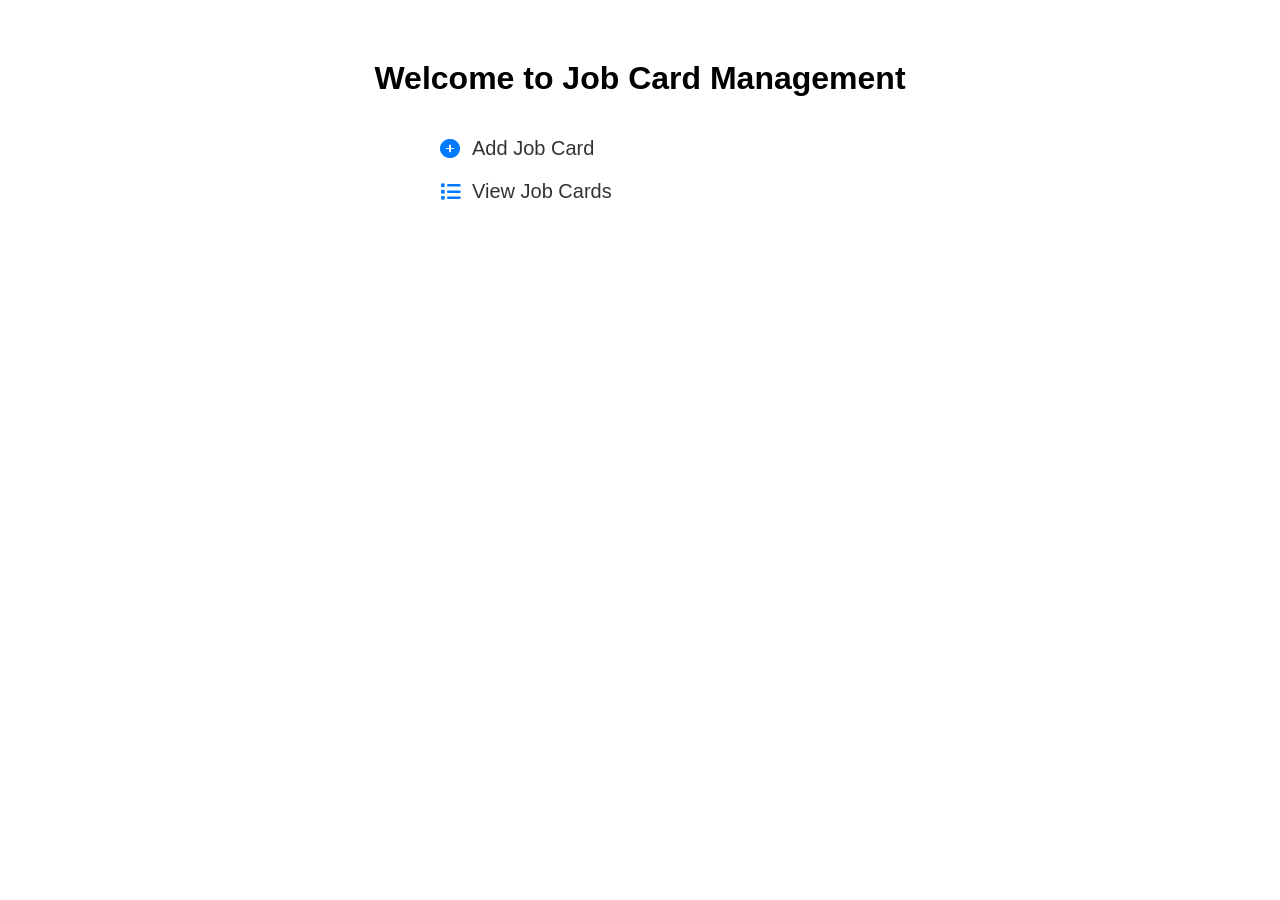
==== src/main/resources/static/index.html @ 28d49317 "initial commit" ====
<!DOCTYPE html>
<html>
<head>
    <title>Job Card Home</title>
    <link rel="stylesheet" href="https://cdnjs.cloudflare.com/ajax/libs/font-awesome/6.4.2/css/all.min.css">
    <style>
        body { font-family: Arial, sans-serif; }
        h1 { text-align: center; margin-top: 60px; }
        ul { list-style: none; padding: 0; max-width: 400px; margin: 40px auto; }
        li { margin: 20px 0; }
        a { text-decoration: none; font-size: 20px; color: #333; display: flex; align-items: center; }
        a i { margin-right: 12px; color: #007bff; }
        .top-right {
            position: absolute;
            top: 20px;
            right: 30px;
            z-index: 10;
        }
    </style>
</head>
<body>

<h1>Welcome to Job Card Management</h1>
<ul>
    <li>
        <a href="addJobCard.html">
            <i class="fa fa-plus-circle"></i>
            Add Job Card
        </a>
    </li>
    <li>
        <a href="view-jobcards.html">
            <i class="fa fa-list"></i>
            View Job Cards
        </a>
    </li>
</ul>
</body>
</html>
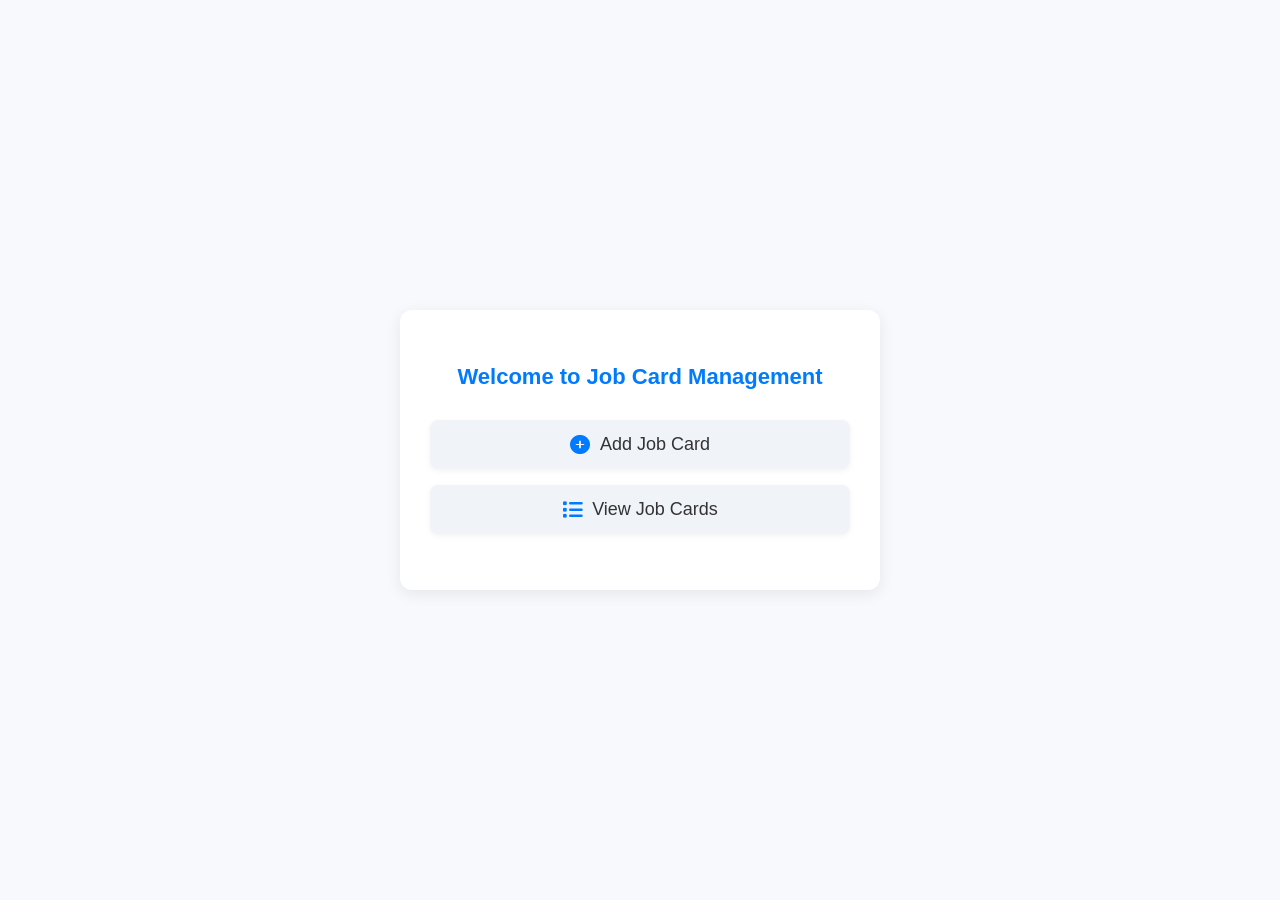
==== commit 2cba6eed: "commit" ====
--- a/src/main/resources/static/index.html
+++ b/src/main/resources/static/index.html
@@ -1,39 +1,110 @@
 <!DOCTYPE html>
-<html>
+<html lang="en">
 <head>
+    <meta charset="UTF-8">
+    <meta name="viewport" content="width=device-width, initial-scale=1.0">
     <title>Job Card Home</title>
     <link rel="stylesheet" href="https://cdnjs.cloudflare.com/ajax/libs/font-awesome/6.4.2/css/all.min.css">
+
     <style>
-        body { font-family: Arial, sans-serif; }
-        h1 { text-align: center; margin-top: 60px; }
-        ul { list-style: none; padding: 0; max-width: 400px; margin: 40px auto; }
-        li { margin: 20px 0; }
-        a { text-decoration: none; font-size: 20px; color: #333; display: flex; align-items: center; }
-        a i { margin-right: 12px; color: #007bff; }
-        .top-right {
-            position: absolute;
-            top: 20px;
-            right: 30px;
-            z-index: 10;
+        body {
+          font-family: "Segoe UI", Roboto, Arial, sans-serif;
+          margin: 0;
+          background: #f7f9fc;
+          color: #333;
+          display: flex;
+          justify-content: center;
+          align-items: center;
+          height: 100vh;
+        }
+
+        .container {
+          background: #fff;
+          padding: 40px 30px;
+          border-radius: 12px;
+          box-shadow: 0 4px 16px rgba(0,0,0,0.08);
+          text-align: center;
+          width: 90%;
+          max-width: 420px;
+        }
+
+        h1 {
+          margin-bottom: 30px;
+          font-size: 22px;
+          color: #007bff;
+        }
+
+        ul {
+          list-style: none;
+          padding: 0;
+          margin: 0;
+        }
+
+        li {
+          margin: 16px 0;
+        }
+
+        a {
+          display: flex;
+          align-items: center;
+          justify-content: center;
+          padding: 14px 20px;
+          font-size: 18px;
+          font-weight: 500;
+          text-decoration: none;
+          border-radius: 8px;
+          transition: all 0.2s ease;
+          background: #f0f4f8;
+          color: #333;
+          box-shadow: 0 2px 6px rgba(0,0,0,0.05);
+        }
+
+        a i {
+          margin-right: 10px;
+          font-size: 20px;
+          color: #007bff;
+        }
+
+        a:hover {
+          background: #007bff;
+          color: #fff;
+        }
+
+        a:hover i {
+          color: #fff;
+        }
+
+        /* Mobile tweaks */
+        @media (max-width: 500px) {
+          h1 {
+            font-size: 20px;
+          }
+          a {
+            font-size: 16px;
+            padding: 12px;
+          }
         }
     </style>
 </head>
 <body>
 
-<h1>Welcome to Job Card Management</h1>
-<ul>
-    <li>
-        <a href="addJobCard.html">
-            <i class="fa fa-plus-circle"></i>
-            Add Job Card
-        </a>
-    </li>
-    <li>
-        <a href="view-jobcards.html">
-            <i class="fa fa-list"></i>
-            View Job Cards
-        </a>
-    </li>
-</ul>
+<div class="container">
+    <h1>Welcome to Job Card Management</h1>
+    <ul>
+        <li>
+            <a href="addJobCard.html">
+                <i class="fa fa-plus-circle"></i>
+                Add Job Card
+            </a>
+        </li>
+        <li>
+            <a href="view-jobcards.html">
+                <i class="fa fa-list"></i>
+                View Job Cards
+            </a>
+        </li>
+    </ul>
+</div>
+
 </body>
-</html>+</html>
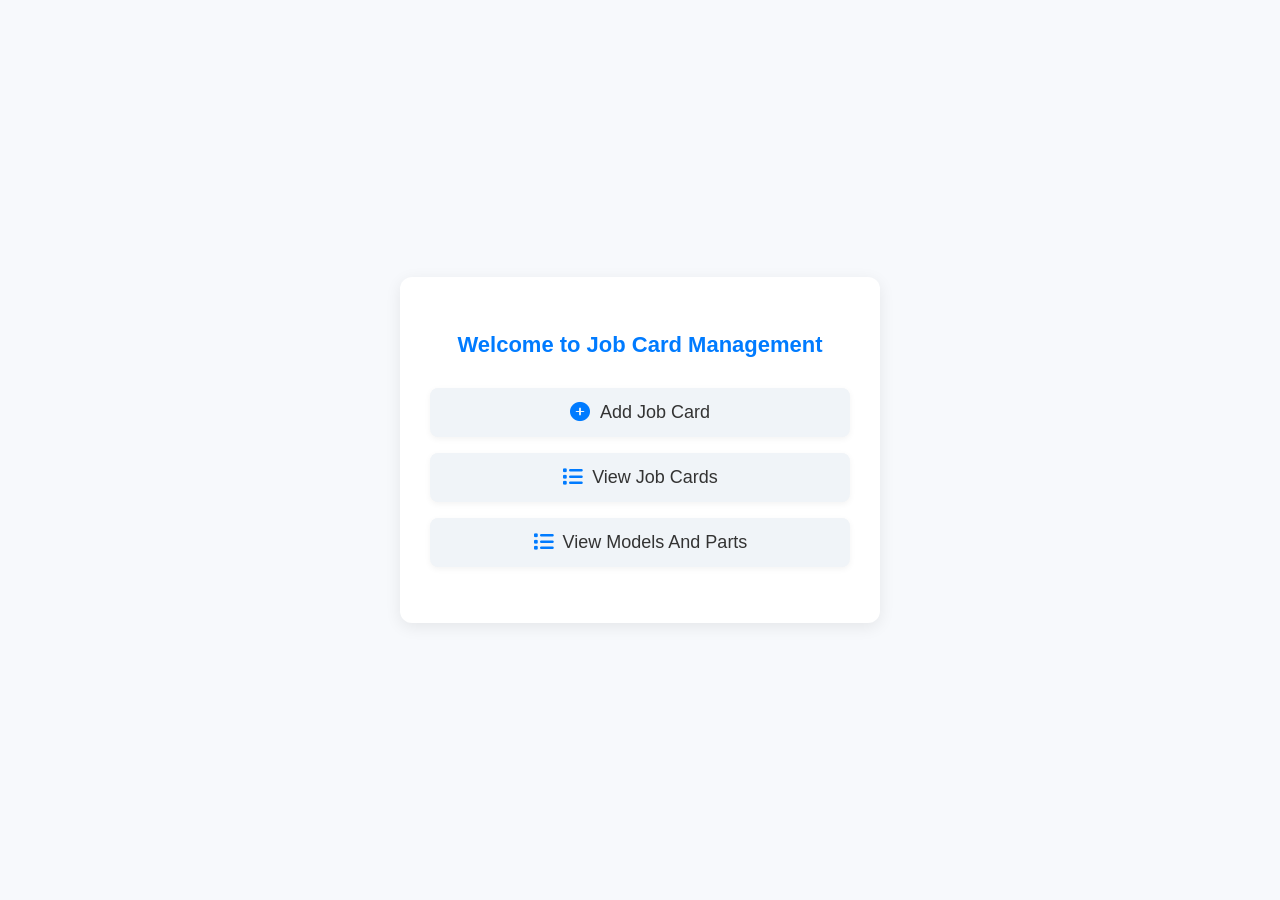
==== commit 756b40c1: "added model" ====
--- a/src/main/resources/static/index.html
+++ b/src/main/resources/static/index.html
@@ -5,7 +5,7 @@
     <meta name="viewport" content="width=device-width, initial-scale=1.0">
     <title>Job Card Home</title>
     <link rel="stylesheet" href="https://cdnjs.cloudflare.com/ajax/libs/font-awesome/6.4.2/css/all.min.css">
-
+    <link rel="icon" type="image/jpeg" href="/jobcard/images/Logo.jpg">
     <style>
         body {
           font-family: "Segoe UI", Roboto, Arial, sans-serif;
@@ -103,6 +103,12 @@
                 View Job Cards
             </a>
         </li>
+        <li>
+            <a href="Models.html">
+                <i class="fa fa-list"></i>
+                View Models And Parts
+            </a>
+        </li>
     </ul>
 </div>
 
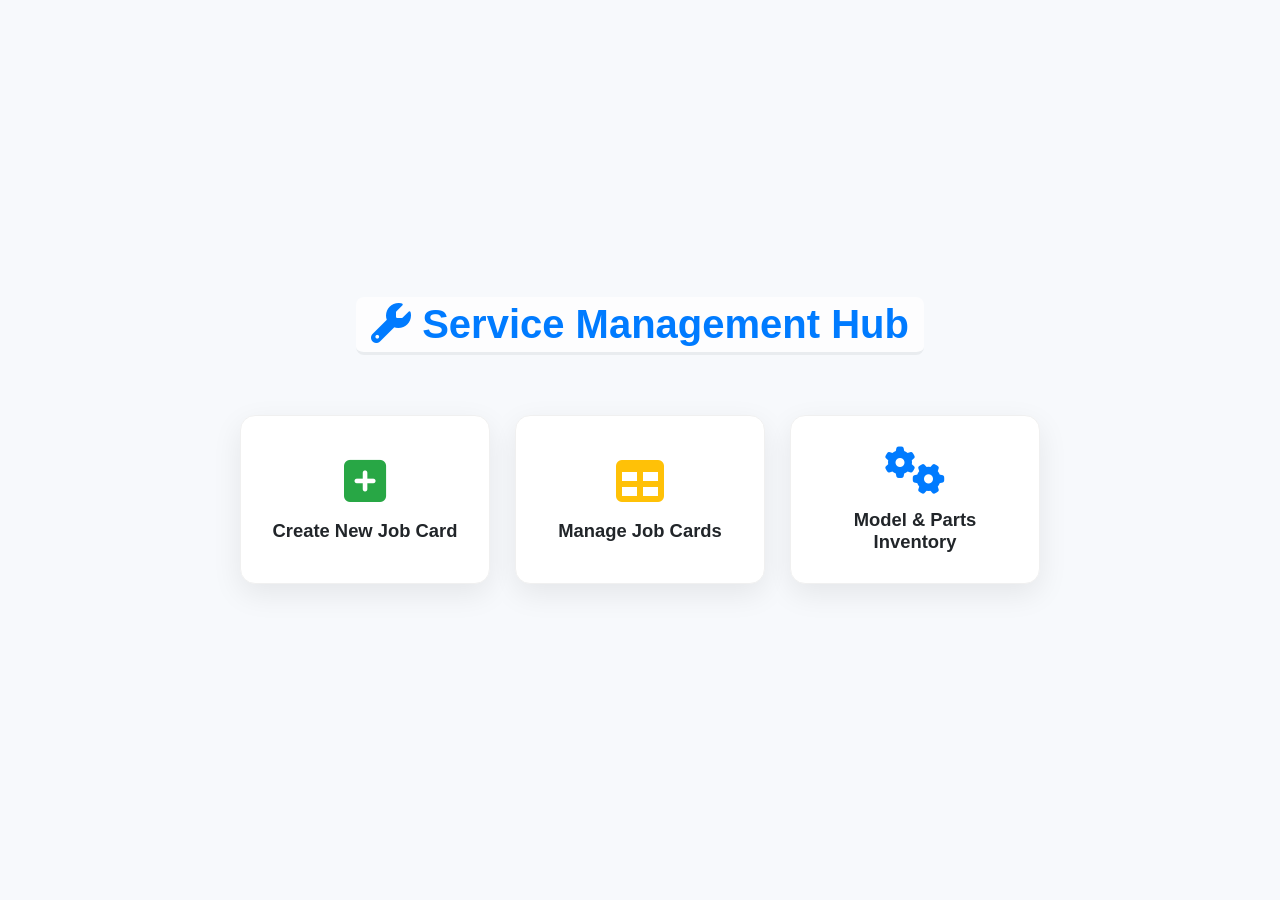
==== commit b7949a38: "parts" ====
--- a/src/main/resources/static/index.html
+++ b/src/main/resources/static/index.html
@@ -7,110 +7,164 @@
     <link rel="stylesheet" href="https://cdnjs.cloudflare.com/ajax/libs/font-awesome/6.4.2/css/all.min.css">
     <link rel="icon" type="image/jpeg" href="/jobcard/images/Logo.jpg">
     <style>
-        body {
-          font-family: "Segoe UI", Roboto, Arial, sans-serif;
-          margin: 0;
-          background: #f7f9fc;
-          color: #333;
-          display: flex;
-          justify-content: center;
-          align-items: center;
-          height: 100vh;
+        /* Modernized Styles */
+        :root {
+            --primary-blue: #007bff;
+            --dark-text: #212529;
+            --bg-light: #f7f9fc;
+            --shadow-card: 0 10px 30px rgba(0, 0, 0, 0.08);
+            --shadow-hover: 0 15px 40px rgba(0, 0, 0, 0.15);
         }
 
-        .container {
-          background: #fff;
-          padding: 40px 30px;
-          border-radius: 12px;
-          box-shadow: 0 4px 16px rgba(0,0,0,0.08);
-          text-align: center;
-          width: 90%;
-          max-width: 420px;
+        body {
+            font-family: 'Segoe UI', Tahoma, Geneva, Verdana, sans-serif;
+            margin: 0;
+            color: var(--dark-text);
+            display: flex;
+            flex-direction: column;
+            justify-content: center;
+            align-items: center;
+            min-height: 100vh;
+            /* Background color fallback */
+            background-color: var(--bg-light); 
+            position: relative; /* Needed for the pseudo-element */
+        }
+        
+        /* --- LOGO BACKGROUND STYLES (FULL SCREEN & FADED) --- */
+        body::before {
+            content: '';
+            position: fixed;
+            top: 0;
+            left: 0;
+            width: 100%;
+            height: 100%;
+            background-image: url('/jobcard/images/Logo.jpg');
+            background-repeat: no-repeat;
+            background-position: center center;
+            background-size: contain; /* Ensures full screen coverage */
+            
+            /* Apply filters for a much lighter, faded look */
+            filter: grayscale(100%) brightness(300%); /* High brightness and grayscale */
+            opacity: 0.1; /* Very subtle opacity */
+            
+            pointer-events: none; 
+            z-index: -1; 
+        }
+
+        .header {
+            width: 90%;
+            max-width: 800px;
+            margin-bottom: 40px;
+            text-align: center;
+            position: relative; 
+            z-index: 1;
         }
 
         h1 {
-          margin-bottom: 30px;
-          font-size: 22px;
-          color: #007bff;
+            font-size: 2.5rem;
+            font-weight: 700;
+            color: var(--primary-blue);
+            margin: 0;
+            padding-bottom: 10px;
+            border-bottom: 3px solid #e9ecef;
+            display: inline-block;
+            background: rgba(255, 255, 255, 0.7); /* Added slight background for better visibility */
+            padding: 5px 15px;
+            border-radius: 8px;
+        }
+        
+        /* Main Grid Container */
+        .grid-container {
+            display: grid;
+            grid-template-columns: repeat(auto-fit, minmax(250px, 1fr));
+            gap: 25px;
+            width: 90%;
+            max-width: 800px;
+            padding: 20px;
+            position: relative;
+            z-index: 1;
         }
 
-        ul {
-          list-style: none;
-          padding: 0;
-          margin: 0;
+        /* Card Styles */
+        .card {
+            background: #ffffff;
+            border-radius: 15px;
+            padding: 30px;
+            text-align: center;
+            box-shadow: var(--shadow-card);
+            transition: transform 0.3s ease, box-shadow 0.3s ease;
+            text-decoration: none; 
+            display: flex;
+            flex-direction: column;
+            align-items: center;
+            justify-content: center;
+            border: 1px solid #f0f0f0;
         }
 
-        li {
-          margin: 16px 0;
+        .card:hover {
+            transform: translateY(-5px);
+            box-shadow: var(--shadow-hover);
+            border-color: var(--primary-blue);
         }
 
-        a {
-          display: flex;
-          align-items: center;
-          justify-content: center;
-          padding: 14px 20px;
-          font-size: 18px;
-          font-weight: 500;
-          text-decoration: none;
-          border-radius: 8px;
-          transition: all 0.2s ease;
-          background: #f0f4f8;
-          color: #333;
-          box-shadow: 0 2px 6px rgba(0,0,0,0.05);
+        .card-icon {
+            font-size: 3rem;
+            margin-bottom: 15px;
+            transition: color 0.3s ease;
         }
 
-        a i {
-          margin-right: 10px;
-          font-size: 20px;
-          color: #007bff;
+        .card-title {
+            font-size: 1.15rem;
+            font-weight: 600;
+            color: var(--dark-text);
+            margin: 0;
         }
 
-        a:hover {
-          background: #007bff;
-          color: #fff;
-        }
+        /* Color Scheme for Cards */
+        .card-add .card-icon { color: #28a745; }
+        .card-add:hover .card-icon { color: #1e7e34; }
 
-        a:hover i {
-          color: #fff;
-        }
+        .card-view .card-icon { color: #ffc107; }
+        .card-view:hover .card-icon { color: #e0a800; }
+        
+        .card-models .card-icon { color: var(--primary-blue); }
+        .card-models:hover .card-icon { color: #0056b3; }
 
-        /* Mobile tweaks */
-        @media (max-width: 500px) {
-          h1 {
-            font-size: 20px;
-          }
-          a {
-            font-size: 16px;
-            padding: 12px;
-          }
+        /* Media Queries for Responsiveness */
+        @media (max-width: 600px) {
+            .grid-container {
+                grid-template-columns: 1fr;
+            }
+            h1 {
+                font-size: 2rem;
+            }
         }
     </style>
 </head>
 <body>
 
-<div class="container">
-    <h1>Welcome to Job Card Management</h1>
-    <ul>
-        <li>
-            <a href="addJobCard.html">
-                <i class="fa fa-plus-circle"></i>
-                Add Job Card
-            </a>
-        </li>
-        <li>
-            <a href="view-jobcards.html">
-                <i class="fa fa-list"></i>
-                View Job Cards
-            </a>
-        </li>
-        <li>
-            <a href="Models.html">
-                <i class="fa fa-list"></i>
-                View Models And Parts
-            </a>
-        </li>
-    </ul>
+<div class="header">
+    <h1><i class="fa fa-wrench"></i> Service Management Hub</h1>
+</div>
+
+<div class="grid-container">
+    
+    <a href="addJobCard.html" class="card card-add">
+        <i class="fa fa-plus-square card-icon"></i>
+        <p class="card-title">Create New Job Card</p>
+    </a>
+    
+    <a href="view-jobcards.html" class="card card-view">
+        <i class="fa fa-table card-icon"></i>
+        <p class="card-title">Manage Job Cards</p>
+    </a>
+    
+    <a href="Models.html" class="card card-models">
+        <i class="fa fa-cogs card-icon"></i>
+        <p class="card-title">Model & Parts Inventory</p>
+    </a>
+    
 </div>
 
 </body>
-</html>
+</html>
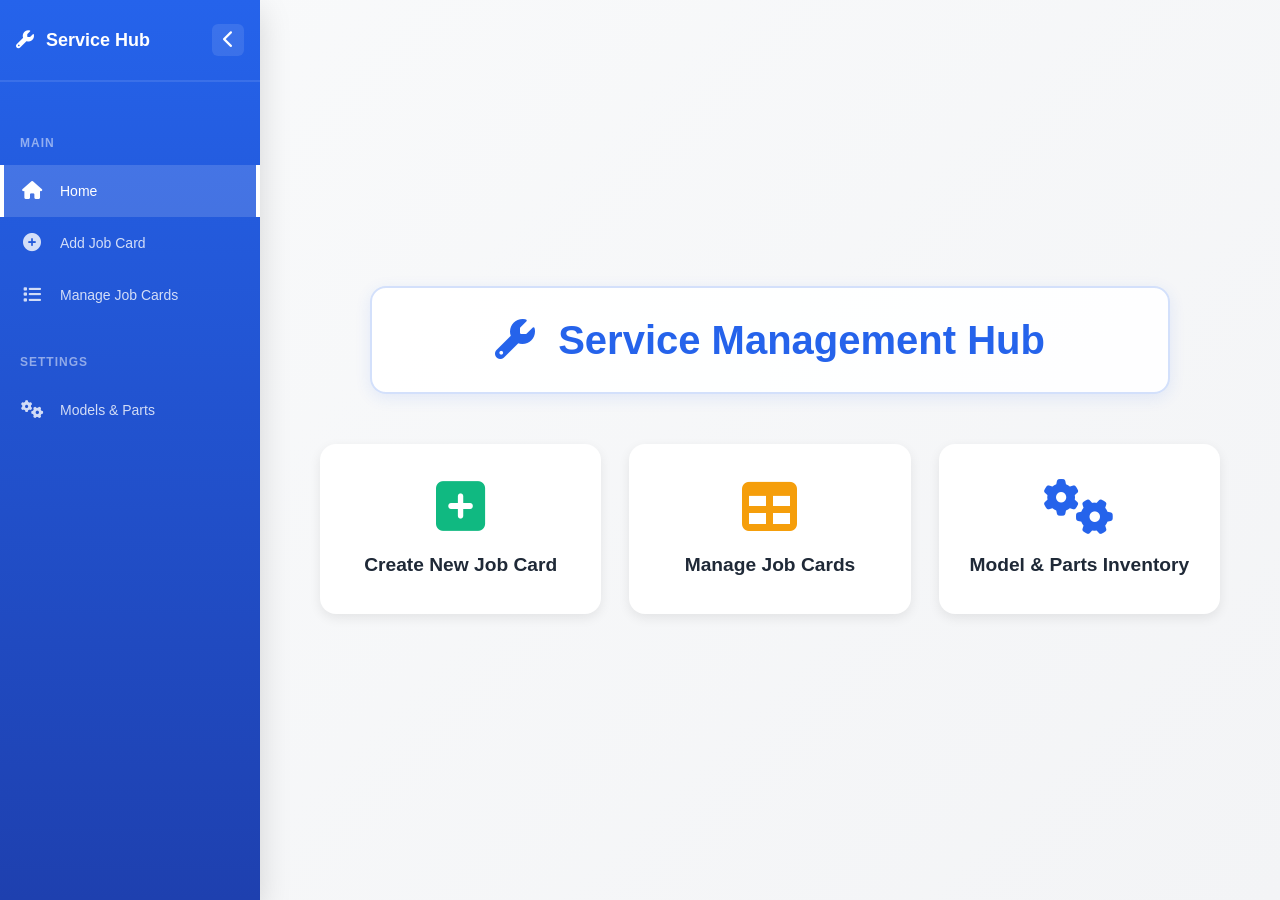
==== commit be488e15: "model qty and revamp" ====
--- a/src/main/resources/static/index.html
+++ b/src/main/resources/static/index.html
@@ -3,139 +3,226 @@
 <head>
     <meta charset="UTF-8">
     <meta name="viewport" content="width=device-width, initial-scale=1.0">
-    <title>Job Card Home</title>
+    <title>Job Card Home - Service Management Hub</title>
     <link rel="stylesheet" href="https://cdnjs.cloudflare.com/ajax/libs/font-awesome/6.4.2/css/all.min.css">
     <link rel="icon" type="image/jpeg" href="/jobcard/images/Logo.jpg">
+    <link rel="stylesheet" href="common-styles.css">
     <style>
-        /* Modernized Styles */
+        /* ========== PAGE SPECIFIC STYLES ========== */
         :root {
-            --primary-blue: #007bff;
-            --dark-text: #212529;
-            --bg-light: #f7f9fc;
-            --shadow-card: 0 10px 30px rgba(0, 0, 0, 0.08);
-            --shadow-hover: 0 15px 40px rgba(0, 0, 0, 0.15);
+            --primary: #2563eb;
+            --bg: #f9fafb;
         }
 
         body {
-            font-family: 'Segoe UI', Tahoma, Geneva, Verdana, sans-serif;
-            margin: 0;
-            color: var(--dark-text);
-            display: flex;
-            flex-direction: column;
-            justify-content: center;
-            align-items: center;
+            background: linear-gradient(135deg, var(--bg) 0%, #f3f4f6 100%);
+        }
+
+        .main-content {
             min-height: 100vh;
-            /* Background color fallback */
-            background-color: var(--bg-light); 
-            position: relative; /* Needed for the pseudo-element */
-        }
-        
-        /* --- LOGO BACKGROUND STYLES (FULL SCREEN & FADED) --- */
-        body::before {
-            content: '';
-            position: fixed;
-            top: 0;
-            left: 0;
-            width: 100%;
-            height: 100%;
-            background-image: url('/jobcard/images/Logo.jpg');
-            background-repeat: no-repeat;
-            background-position: center center;
-            background-size: contain; /* Ensures full screen coverage */
-            
-            /* Apply filters for a much lighter, faded look */
-            filter: grayscale(100%) brightness(300%); /* High brightness and grayscale */
-            opacity: 0.1; /* Very subtle opacity */
-            
-            pointer-events: none; 
-            z-index: -1; 
-        }
-
-        .header {
-            width: 90%;
-            max-width: 800px;
-            margin-bottom: 40px;
-            text-align: center;
-            position: relative; 
-            z-index: 1;
-        }
-
-        h1 {
-            font-size: 2.5rem;
-            font-weight: 700;
-            color: var(--primary-blue);
-            margin: 0;
-            padding-bottom: 10px;
-            border-bottom: 3px solid #e9ecef;
-            display: inline-block;
-            background: rgba(255, 255, 255, 0.7); /* Added slight background for better visibility */
-            padding: 5px 15px;
-            border-radius: 8px;
-        }
-        
-        /* Main Grid Container */
-        .grid-container {
-            display: grid;
-            grid-template-columns: repeat(auto-fit, minmax(250px, 1fr));
-            gap: 25px;
-            width: 90%;
-            max-width: 800px;
-            padding: 20px;
-            position: relative;
-            z-index: 1;
-        }
-
-        /* Card Styles */
-        .card {
-            background: #ffffff;
-            border-radius: 15px;
-            padding: 30px;
-            text-align: center;
-            box-shadow: var(--shadow-card);
-            transition: transform 0.3s ease, box-shadow 0.3s ease;
-            text-decoration: none; 
             display: flex;
             flex-direction: column;
             align-items: center;
             justify-content: center;
-            border: 1px solid #f0f0f0;
+            padding: 40px 20px;
+        }
+
+        .header {
+            width: 100%;
+            max-width: 800px;
+            margin-bottom: 50px;
+            text-align: center;
+            animation: slideDown 0.6s ease-out;
+        }
+
+        @keyframes slideDown {
+            from {
+                opacity: 0;
+                transform: translateY(-30px);
+            }
+            to {
+                opacity: 1;
+                transform: translateY(0);
+            }
+        }
+
+        h1 {
+            font-size: 2.5rem;
+            font-weight: 700;
+            color: var(--primary);
+            margin: 0;
+            padding: 20px 30px;
+            background: rgba(255, 255, 255, 0.9);
+            border-radius: 16px;
+            box-shadow: 0 4px 16px rgba(37, 99, 235, 0.1);
+            border: 2px solid rgba(37, 99, 235, 0.2);
+        }
+
+        h1 i {
+            margin-right: 12px;
+        }
+
+        /* Main Grid Container */
+        .grid-container {
+            display: grid;
+            grid-template-columns: repeat(auto-fit, minmax(260px, 1fr));
+            gap: 28px;
+            width: 100%;
+            max-width: 900px;
+            animation: fadeIn 0.8s ease-out 0.2s both;
+        }
+
+        @keyframes fadeIn {
+            from {
+                opacity: 0;
+            }
+            to {
+                opacity: 1;
+            }
+        }
+
+        /* Card Styles */
+        .card {
+            background: #ffffff;
+            border-radius: 16px;
+            padding: 32px 24px;
+            text-align: center;
+            box-shadow: 0 4px 12px rgba(0, 0, 0, 0.08);
+            transition: all 0.3s cubic-bezier(0.4, 0, 0.2, 1);
+            text-decoration: none;
+            display: flex;
+            flex-direction: column;
+            align-items: center;
+            justify-content: center;
+            border: 2px solid transparent;
+            cursor: pointer;
         }
 
         .card:hover {
-            transform: translateY(-5px);
-            box-shadow: var(--shadow-hover);
-            border-color: var(--primary-blue);
+            transform: translateY(-8px);
+            box-shadow: 0 12px 28px rgba(0, 0, 0, 0.15);
+            border-color: currentColor;
         }
 
         .card-icon {
-            font-size: 3rem;
-            margin-bottom: 15px;
-            transition: color 0.3s ease;
+            font-size: 3.5rem;
+            margin-bottom: 16px;
+            transition: all 0.3s ease;
+        }
+
+        .card:hover .card-icon {
+            transform: scale(1.1);
         }
 
         .card-title {
-            font-size: 1.15rem;
+            font-size: 1.2rem;
             font-weight: 600;
-            color: var(--dark-text);
+            color: #1f2937;
             margin: 0;
         }
 
         /* Color Scheme for Cards */
-        .card-add .card-icon { color: #28a745; }
-        .card-add:hover .card-icon { color: #1e7e34; }
-
-        .card-view .card-icon { color: #ffc107; }
-        .card-view:hover .card-icon { color: #e0a800; }
-        
-        .card-models .card-icon { color: var(--primary-blue); }
-        .card-models:hover .card-icon { color: #0056b3; }
+        .card-add {
+            color: #10b981;
+        }
+
+        .card-add .card-icon {
+            color: #10b981;
+        }
+
+        .card-add:hover {
+            background: rgba(16, 185, 129, 0.05);
+        }
+
+        .card-view {
+            color: #f59e0b;
+        }
+
+        .card-view .card-icon {
+            color: #f59e0b;
+        }
+
+        .card-view:hover {
+            background: rgba(245, 158, 11, 0.05);
+        }
+
+        .card-models {
+            color: var(--primary);
+        }
+
+        .card-models .card-icon {
+            color: var(--primary);
+        }
+
+        .card-models:hover {
+            background: rgba(37, 99, 235, 0.05);
+        }
 
         /* Media Queries for Responsiveness */
-        @media (max-width: 600px) {
+        @media (max-width: 1024px) {
+            .grid-container {
+                grid-template-columns: repeat(auto-fit, minmax(240px, 1fr));
+                gap: 24px;
+            }
+        }
+
+        @media (max-width: 768px) {
+            .main-content {
+                padding: 20px 16px;
+            }
+
+            h1 {
+                font-size: 2rem;
+                padding: 16px 20px;
+            }
+
+            .header {
+                margin-bottom: 40px;
+            }
+
+            .grid-container {
+                grid-template-columns: repeat(auto-fit, minmax(200px, 1fr));
+                gap: 20px;
+            }
+
+            .card {
+                padding: 24px 16px;
+            }
+
+            .card-icon {
+                font-size: 2.5rem;
+                margin-bottom: 12px;
+            }
+
+            .card-title {
+                font-size: 1rem;
+            }
+        }
+
+        @media (max-width: 480px) {
+            .main-content {
+                padding: 16px 12px;
+            }
+
+            h1 {
+                font-size: 1.5rem;
+                padding: 12px 16px;
+            }
+
+            .header {
+                margin-bottom: 30px;
+            }
+
             .grid-container {
                 grid-template-columns: 1fr;
-            }
-            h1 {
+                gap: 16px;
+            }
+
+            .card {
+                padding: 20px 16px;
+            }
+
+            .card-icon {
                 font-size: 2rem;
             }
         }
@@ -143,28 +230,96 @@
 </head>
 <body>
 
-<div class="header">
-    <h1><i class="fa fa-wrench"></i> Service Management Hub</h1>
+<!-- Sidebar Navigation -->
+<aside class="sidebar mobile-closed">
+    <div class="sidebar-header">
+        <a href="index.html" class="sidebar-logo">
+            <i class="fas fa-wrench"></i>
+            <span class="sidebar-logo-text">Service Hub</span>
+        </a>
+        <button class="sidebar-toggle" title="Toggle Sidebar">
+            <i class="fas fa-chevron-left"></i>
+        </button>
+    </div>
+
+    <nav class="sidebar-menu">
+        <div class="sidebar-section-title">Main</div>
+        <li class="sidebar-menu-item">
+            <a href="index.html" class="sidebar-menu-link active" data-label="Home">
+                <span class="sidebar-menu-icon"><i class="fas fa-home"></i></span>
+                <span class="sidebar-menu-text">Home</span>
+            </a>
+        </li>
+        <li class="sidebar-menu-item">
+            <a href="addJobCard.html" class="sidebar-menu-link" data-label="Add Job Card">
+                <span class="sidebar-menu-icon"><i class="fas fa-plus-circle"></i></span>
+                <span class="sidebar-menu-text">Add Job Card</span>
+            </a>
+        </li>
+        <li class="sidebar-menu-item">
+            <a href="view-jobcards.html" class="sidebar-menu-link" data-label="Manage Cards">
+                <span class="sidebar-menu-icon"><i class="fas fa-list"></i></span>
+                <span class="sidebar-menu-text">Manage Job Cards</span>
+            </a>
+        </li>
+
+        <div class="sidebar-section-title">Settings</div>
+        <li class="sidebar-menu-item">
+            <a href="Models.html" class="sidebar-menu-link" data-label="Models">
+                <span class="sidebar-menu-icon"><i class="fas fa-cogs"></i></span>
+                <span class="sidebar-menu-text">Models & Parts</span>
+            </a>
+        </li>
+    </nav>
+</aside>
+
+<!-- Sidebar Overlay (Mobile) -->
+<div class="sidebar-overlay"></div>
+
+<!-- Main Content Area -->
+<div class="main-content">
+    <div class="header">
+        <h1><i class="fas fa-wrench"></i> Service Management Hub</h1>
+    </div>
+
+    <div class="grid-container">
+        <a href="addJobCard.html" class="card card-add">
+            <i class="fas fa-plus-square card-icon"></i>
+            <p class="card-title">Create New Job Card</p>
+        </a>
+
+        <a href="view-jobcards.html" class="card card-view">
+            <i class="fas fa-table card-icon"></i>
+            <p class="card-title">Manage Job Cards</p>
+        </a>
+
+        <a href="Models.html" class="card card-models">
+            <i class="fas fa-cogs card-icon"></i>
+            <p class="card-title">Model & Parts Inventory</p>
+        </a>
+    </div>
 </div>
 
-<div class="grid-container">
-    
-    <a href="addJobCard.html" class="card card-add">
-        <i class="fa fa-plus-square card-icon"></i>
-        <p class="card-title">Create New Job Card</p>
-    </a>
-    
-    <a href="view-jobcards.html" class="card card-view">
-        <i class="fa fa-table card-icon"></i>
-        <p class="card-title">Manage Job Cards</p>
-    </a>
-    
-    <a href="Models.html" class="card card-models">
-        <i class="fa fa-cogs card-icon"></i>
-        <p class="card-title">Model & Parts Inventory</p>
-    </a>
-    
-</div>
-
+<!-- Mobile Menu Toggle -->
+<button class="mobile-menu-toggle" style="position: fixed; bottom: 20px; right: 20px; display: none;">
+    <i class="fas fa-bars"></i>
+</button>
+
+<script src="common-nav.js"></script>
+<script>
+    // Show mobile menu toggle on mobile
+    function updateMobileMenuToggle() {
+        const toggle = document.querySelector('.mobile-menu-toggle');
+        if (window.innerWidth < 768) {
+            toggle.style.display = 'flex';
+        } else {
+            toggle.style.display = 'none';
+        }
+    }
+
+    window.addEventListener('resize', updateMobileMenuToggle);
+    updateMobileMenuToggle();
+</script>
 </body>
-</html>+</html>
+
--- a/src/main/resources/static/common-styles.css
+++ b/src/main/resources/static/common-styles.css
@@ -0,0 +1,824 @@
+/* ========== COMMON STYLES FOR ALL PAGES ========== */
+
+/* ========== ROOT & DESIGN TOKENS ========== */
+:root {
+    --primary: #2563eb;
+    --primary-dark: #1e40af;
+    --primary-light: #3b82f6;
+    --secondary: #10b981;
+    --secondary-dark: #059669;
+    --danger: #ef4444;
+    --danger-dark: #dc2626;
+    --warning: #f59e0b;
+    --success: #10b981;
+    --bg: #f9fafb;
+    --bg-secondary: #f3f4f6;
+    --border: #e5e7eb;
+    --text: #1f2937;
+    --text-secondary: #6b7280;
+    --text-light: #9ca3af;
+    --white: #ffffff;
+    --sidebar-width: 260px;
+    --sidebar-width-mobile: 80px;
+    --transition-speed: 0.3s;
+}
+
+/* ========== GLOBAL RESET ========== */
+* {
+    margin: 0;
+    padding: 0;
+    box-sizing: border-box;
+}
+
+html {
+    scroll-behavior: smooth;
+}
+
+body {
+    font-family: -apple-system, BlinkMacSystemFont, 'Segoe UI', Roboto, 'Helvetica Neue', Arial, sans-serif;
+    background: linear-gradient(135deg, var(--bg) 0%, var(--bg-secondary) 100%);
+    color: var(--text);
+    line-height: 1.6;
+    margin: 0;
+    padding: 0;
+    display: flex;
+}
+
+/* ========== SIDEBAR NAVIGATION ========== */
+.sidebar {
+    width: var(--sidebar-width);
+    background: linear-gradient(180deg, var(--primary) 0%, var(--primary-dark) 100%);
+    color: var(--white);
+    position: fixed;
+    left: 0;
+    top: 0;
+    height: 100vh;
+    overflow-y: auto;
+    box-shadow: 0 10px 30px rgba(0, 0, 0, 0.15);
+    z-index: 1000;
+    transition: width var(--transition-speed) cubic-bezier(0.4, 0, 0.2, 1);
+    padding-top: 0;
+}
+
+/* Sidebar Closed State */
+.sidebar.collapsed {
+    width: var(--sidebar-width-mobile);
+}
+
+/* Sidebar Scrollbar */
+.sidebar::-webkit-scrollbar {
+    width: 6px;
+}
+
+.sidebar::-webkit-scrollbar-track {
+    background: rgba(255, 255, 255, 0.1);
+}
+
+.sidebar::-webkit-scrollbar-thumb {
+    background: rgba(255, 255, 255, 0.3);
+    border-radius: 3px;
+}
+
+.sidebar::-webkit-scrollbar-thumb:hover {
+    background: rgba(255, 255, 255, 0.5);
+}
+
+/* Sidebar Logo Area */
+.sidebar-header {
+    padding: 24px 16px;
+    border-bottom: 2px solid rgba(255, 255, 255, 0.1);
+    display: flex;
+    align-items: center;
+    justify-content: space-between;
+    gap: 12px;
+    min-height: 80px;
+}
+
+.sidebar-logo {
+    display: flex;
+    align-items: center;
+    gap: 12px;
+    text-decoration: none;
+    color: var(--white);
+    font-weight: 700;
+    font-size: 18px;
+    white-space: nowrap;
+    transition: all var(--transition-speed) ease;
+}
+
+.sidebar-logo img {
+    width: 40px;
+    height: 40px;
+    border-radius: 8px;
+    object-fit: cover;
+}
+
+.sidebar-logo-text {
+    transition: opacity var(--transition-speed) ease;
+}
+
+.sidebar.collapsed .sidebar-logo-text {
+    opacity: 0;
+    width: 0;
+    overflow: hidden;
+}
+
+.sidebar-toggle {
+    background: rgba(255, 255, 255, 0.1);
+    border: none;
+    color: var(--white);
+    width: 32px;
+    height: 32px;
+    border-radius: 6px;
+    cursor: pointer;
+    display: flex;
+    align-items: center;
+    justify-content: center;
+    transition: all var(--transition-speed) ease;
+    font-size: 18px;
+}
+
+.sidebar-toggle:hover {
+    background: rgba(255, 255, 255, 0.2);
+    transform: rotate(90deg);
+}
+
+/* Sidebar Menu */
+.sidebar-menu {
+    list-style: none;
+    padding: 20px 0;
+    margin: 0;
+}
+
+.sidebar-menu-item {
+    margin: 0;
+    padding: 0;
+}
+
+.sidebar-menu-link {
+    display: flex;
+    align-items: center;
+    gap: 16px;
+    padding: 14px 20px;
+    color: rgba(255, 255, 255, 0.8);
+    text-decoration: none;
+    transition: all var(--transition-speed) ease;
+    position: relative;
+    font-size: 14px;
+    font-weight: 500;
+}
+
+.sidebar-menu-link:hover {
+    background: rgba(255, 255, 255, 0.1);
+    color: var(--white);
+    padding-left: 24px;
+}
+
+.sidebar-menu-link.active {
+    background: rgba(255, 255, 255, 0.15);
+    color: var(--white);
+    border-right: 4px solid var(--white);
+    padding-right: 16px;
+}
+
+.sidebar-menu-link.active::before {
+    content: '';
+    position: absolute;
+    left: 0;
+    top: 0;
+    bottom: 0;
+    width: 4px;
+    background: var(--white);
+}
+
+.sidebar-menu-icon {
+    width: 24px;
+    height: 24px;
+    display: flex;
+    align-items: center;
+    justify-content: center;
+    font-size: 18px;
+    flex-shrink: 0;
+}
+
+.sidebar-menu-text {
+    transition: opacity var(--transition-speed) ease;
+    white-space: nowrap;
+}
+
+.sidebar.collapsed .sidebar-menu-text {
+    opacity: 0;
+    width: 0;
+    overflow: hidden;
+}
+
+/* Sidebar Tooltip for Collapsed State */
+.sidebar.collapsed .sidebar-menu-link {
+    position: relative;
+}
+
+.sidebar.collapsed .sidebar-menu-link::after {
+    content: attr(data-label);
+    position: absolute;
+    left: 100%;
+    top: 50%;
+    transform: translateY(-50%);
+    background: var(--text);
+    color: var(--white);
+    padding: 6px 12px;
+    border-radius: 6px;
+    white-space: nowrap;
+    font-size: 12px;
+    opacity: 0;
+    pointer-events: none;
+    transition: opacity var(--transition-speed) ease;
+    margin-left: 12px;
+    z-index: 10;
+}
+
+.sidebar.collapsed .sidebar-menu-link:hover::after {
+    opacity: 1;
+}
+
+/* Sidebar Section Title */
+.sidebar-section-title {
+    padding: 12px 20px;
+    font-size: 12px;
+    font-weight: 700;
+    color: rgba(255, 255, 255, 0.5);
+    text-transform: uppercase;
+    letter-spacing: 1px;
+    margin-top: 20px;
+    transition: all var(--transition-speed) ease;
+}
+
+.sidebar.collapsed .sidebar-section-title {
+    opacity: 0;
+    height: 0;
+    padding: 0;
+    margin: 0;
+    overflow: hidden;
+}
+
+/* ========== MAIN CONTENT AREA ========== */
+.main-content {
+    flex: 1;
+    margin-left: var(--sidebar-width);
+    transition: margin-left var(--transition-speed) cubic-bezier(0.4, 0, 0.2, 1);
+    position: relative;
+}
+
+.sidebar.collapsed ~ .main-content {
+    margin-left: var(--sidebar-width-mobile);
+}
+
+/* ========== COMMON COMPONENTS ========== */
+
+/* Header Bar */
+.header-bar {
+    background: var(--white);
+    padding: 20px 30px;
+    box-shadow: 0 2px 8px rgba(0, 0, 0, 0.06);
+    display: flex;
+    justify-content: space-between;
+    align-items: center;
+    border-bottom: 2px solid var(--border);
+    gap: 20px;
+}
+
+.header-bar h1,
+.header-bar h2 {
+    margin: 0;
+    font-size: 28px;
+    color: var(--text);
+}
+
+.header-actions {
+    display: flex;
+    gap: 12px;
+    align-items: center;
+}
+
+/* Common Button Styles */
+.btn {
+    display: inline-flex;
+    align-items: center;
+    gap: 8px;
+    padding: 12px 24px;
+    border: none;
+    border-radius: 8px;
+    font-size: 14px;
+    font-weight: 600;
+    cursor: pointer;
+    transition: all var(--transition-speed) cubic-bezier(0.4, 0, 0.2, 1);
+    text-decoration: none;
+    white-space: nowrap;
+}
+
+.btn-primary {
+    background: linear-gradient(135deg, var(--primary), var(--primary-dark));
+    color: var(--white);
+    box-shadow: 0 4px 12px rgba(37, 99, 235, 0.25);
+}
+
+.btn-primary:hover {
+    transform: translateY(-2px);
+    box-shadow: 0 6px 20px rgba(37, 99, 235, 0.35);
+}
+
+.btn-secondary {
+    background: linear-gradient(135deg, var(--secondary), var(--secondary-dark));
+    color: var(--white);
+    box-shadow: 0 4px 12px rgba(16, 185, 129, 0.25);
+}
+
+.btn-secondary:hover {
+    transform: translateY(-2px);
+    box-shadow: 0 6px 20px rgba(16, 185, 129, 0.35);
+}
+
+.btn-danger {
+    background: linear-gradient(135deg, var(--danger), var(--danger-dark));
+    color: var(--white);
+    box-shadow: 0 4px 12px rgba(239, 68, 68, 0.25);
+}
+
+.btn-danger:hover {
+    transform: translateY(-2px);
+    box-shadow: 0 6px 20px rgba(239, 68, 68, 0.35);
+}
+
+.btn-outline {
+    background: var(--white);
+    color: var(--primary);
+    border: 2px solid var(--primary);
+}
+
+.btn-outline:hover {
+    background: var(--primary);
+    color: var(--white);
+}
+
+.btn-sm {
+    padding: 8px 16px;
+    font-size: 13px;
+}
+
+.btn:disabled {
+    opacity: 0.6;
+    cursor: not-allowed;
+    transform: none;
+}
+
+/* Container */
+.container {
+    max-width: 1200px;
+    margin: 0 auto;
+    padding: 30px 20px;
+}
+
+.container-fluid {
+    padding: 30px 20px;
+}
+
+/* Card Component */
+.card {
+    background: var(--white);
+    border-radius: 12px;
+    padding: 24px;
+    border: 2px solid var(--border);
+    box-shadow: 0 2px 8px rgba(0, 0, 0, 0.06);
+    transition: all var(--transition-speed) ease;
+}
+
+.card:hover {
+    border-color: var(--primary-light);
+    box-shadow: 0 4px 16px rgba(37, 99, 235, 0.1);
+}
+
+.card-header {
+    display: flex;
+    justify-content: space-between;
+    align-items: center;
+    margin-bottom: 20px;
+    padding-bottom: 16px;
+    border-bottom: 2px solid var(--border);
+}
+
+.card-title {
+    font-size: 18px;
+    font-weight: 600;
+    margin: 0;
+    color: var(--text);
+}
+
+.card-body {
+    padding: 0;
+}
+
+.card-footer {
+    margin-top: 20px;
+    padding-top: 16px;
+    border-top: 2px solid var(--border);
+    display: flex;
+    gap: 12px;
+    justify-content: flex-end;
+}
+
+/* Form Elements */
+.form-group {
+    margin-bottom: 20px;
+}
+
+.form-label {
+    display: block;
+    font-weight: 600;
+    margin-bottom: 8px;
+    color: var(--text);
+    font-size: 14px;
+    text-transform: uppercase;
+    letter-spacing: 0.5px;
+}
+
+.form-control {
+    width: 100%;
+    padding: 12px 14px;
+    border: 2px solid var(--border);
+    border-radius: 8px;
+    outline: none;
+    font-size: 14px;
+    transition: all var(--transition-speed) ease;
+    background: var(--white);
+    color: var(--text);
+}
+
+.form-control:hover {
+    border-color: var(--primary-light);
+    background: var(--bg);
+}
+
+.form-control:focus {
+    border-color: var(--primary);
+    background: var(--white);
+    box-shadow: 0 0 0 4px rgba(37, 99, 235, 0.1);
+}
+
+/* Table Styles */
+.table {
+    width: 100%;
+    border-collapse: collapse;
+    background: var(--white);
+    border-radius: 12px;
+    overflow: hidden;
+}
+
+.table thead {
+    background: var(--bg-secondary);
+    border-bottom: 2px solid var(--border);
+}
+
+.table th {
+    padding: 16px 12px;
+    text-align: left;
+    font-weight: 600;
+    color: var(--text);
+    font-size: 14px;
+    text-transform: uppercase;
+    letter-spacing: 0.5px;
+}
+
+.table td {
+    padding: 14px 12px;
+    border-bottom: 1px solid var(--border);
+    font-size: 14px;
+}
+
+.table tbody tr:hover {
+    background: var(--bg);
+}
+
+.table tbody tr:last-child td {
+    border-bottom: none;
+}
+
+/* Badge Component */
+.badge {
+    display: inline-flex;
+    align-items: center;
+    padding: 6px 12px;
+    border-radius: 20px;
+    font-size: 12px;
+    font-weight: 600;
+    text-transform: uppercase;
+    letter-spacing: 0.5px;
+}
+
+.badge-primary {
+    background: rgba(37, 99, 235, 0.15);
+    color: var(--primary-dark);
+}
+
+.badge-success {
+    background: rgba(16, 185, 129, 0.15);
+    color: var(--secondary-dark);
+}
+
+.badge-warning {
+    background: rgba(245, 158, 11, 0.15);
+    color: #92400e;
+}
+
+.badge-danger {
+    background: rgba(239, 68, 68, 0.15);
+    color: var(--danger-dark);
+}
+
+/* Alert Component */
+.alert {
+    padding: 16px 20px;
+    border-radius: 8px;
+    border-left: 4px solid;
+    margin-bottom: 20px;
+    display: flex;
+    align-items: flex-start;
+    gap: 12px;
+}
+
+.alert-primary {
+    background: rgba(37, 99, 235, 0.1);
+    border-color: var(--primary);
+    color: var(--primary-dark);
+}
+
+.alert-success {
+    background: rgba(16, 185, 129, 0.1);
+    border-color: var(--secondary);
+    color: var(--secondary-dark);
+}
+
+.alert-warning {
+    background: rgba(245, 158, 11, 0.1);
+    border-color: var(--warning);
+    color: #92400e;
+}
+
+.alert-danger {
+    background: rgba(239, 68, 68, 0.1);
+    border-color: var(--danger);
+    color: var(--danger-dark);
+}
+
+/* Spinner/Loader */
+.spinner {
+    border: 4px solid var(--bg-secondary);
+    border-top: 4px solid var(--primary);
+    border-radius: 50%;
+    width: 40px;
+    height: 40px;
+    animation: spin 1s linear infinite;
+}
+
+@keyframes spin {
+    100% {
+        transform: rotate(360deg);
+    }
+}
+
+/* Modal/Overlay */
+.modal-overlay {
+    position: fixed;
+    top: 0;
+    left: 0;
+    right: 0;
+    bottom: 0;
+    background: rgba(0, 0, 0, 0.5);
+    display: flex;
+    align-items: center;
+    justify-content: center;
+    z-index: 2000;
+}
+
+.modal {
+    background: var(--white);
+    border-radius: 12px;
+    padding: 30px;
+    max-width: 500px;
+    width: 90%;
+    box-shadow: 0 10px 40px rgba(0, 0, 0, 0.2);
+}
+
+/* ========== RESPONSIVE DESIGN ========== */
+
+@media (max-width: 1024px) {
+    :root {
+        --sidebar-width: 220px;
+    }
+}
+
+@media (max-width: 768px) {
+    :root {
+        --sidebar-width: 260px;
+    }
+
+    /* Mobile Sidebar */
+    .sidebar {
+        position: fixed;
+        left: 0;
+        top: 0;
+        height: 100vh;
+        z-index: 1500;
+        transition: transform var(--transition-speed) cubic-bezier(0.4, 0, 0.2, 1);
+    }
+
+    .sidebar.mobile-closed {
+        transform: translateX(-100%);
+    }
+
+    .main-content {
+        margin-left: 0;
+    }
+
+    /* Mobile Header */
+    .header-bar {
+        padding: 16px 16px;
+    }
+
+    .header-bar h1,
+    .header-bar h2 {
+        font-size: 20px;
+    }
+
+    .mobile-menu-toggle {
+        display: flex;
+        align-items: center;
+        justify-content: center;
+        background: var(--primary);
+        color: var(--white);
+        border: none;
+        padding: 12px 16px;
+        border-radius: 8px;
+        cursor: pointer;
+        font-size: 18px;
+        transition: all var(--transition-speed) ease;
+    }
+
+    .mobile-menu-toggle:hover {
+        background: var(--primary-dark);
+    }
+
+    /* Sidebar Overlay on Mobile */
+    .sidebar-overlay {
+        position: fixed;
+        top: 0;
+        left: 0;
+        right: 0;
+        bottom: 0;
+        background: rgba(0, 0, 0, 0.5);
+        opacity: 0;
+        pointer-events: none;
+        transition: opacity var(--transition-speed) ease;
+        z-index: 1400;
+    }
+
+    .sidebar-overlay.active {
+        opacity: 1;
+        pointer-events: auto;
+    }
+
+    .container,
+    .container-fluid {
+        padding: 20px 16px;
+    }
+
+    .card {
+        padding: 16px;
+    }
+
+    .header-bar {
+        flex-direction: column;
+        gap: 16px;
+    }
+
+    .header-actions {
+        width: 100%;
+    }
+
+    .btn {
+        padding: 10px 16px;
+        font-size: 13px;
+        width: 100%;
+    }
+
+    .table {
+        font-size: 12px;
+    }
+
+    .table th,
+    .table td {
+        padding: 10px 8px;
+    }
+}
+
+@media (max-width: 480px) {
+    .header-bar h1,
+    .header-bar h2 {
+        font-size: 18px;
+    }
+
+    .card {
+        padding: 12px;
+    }
+
+    .form-label {
+        font-size: 12px;
+    }
+
+    .form-control {
+        padding: 10px 12px;
+        font-size: 13px;
+    }
+
+    .btn {
+        padding: 10px 16px;
+        font-size: 12px;
+    }
+
+    .alert,
+    .modal {
+        border-radius: 8px;
+    }
+
+    .modal {
+        padding: 20px;
+    }
+}
+
+/* ========== SCROLLBAR STYLING ========== */
+::-webkit-scrollbar {
+    width: 8px;
+    height: 8px;
+}
+
+::-webkit-scrollbar-track {
+    background: var(--bg-secondary);
+}
+
+::-webkit-scrollbar-thumb {
+    background: var(--border);
+    border-radius: 4px;
+}
+
+::-webkit-scrollbar-thumb:hover {
+    background: var(--text-secondary);
+}
+
+/* ========== UTILITY CLASSES ========== */
+.text-center {
+    text-align: center;
+}
+
+.text-right {
+    text-align: right;
+}
+
+.text-left {
+    text-align: left;
+}
+
+.text-muted {
+    color: var(--text-secondary);
+}
+
+.text-light {
+    color: var(--text-light);
+}
+
+.mt-1 { margin-top: 4px; }
+.mt-2 { margin-top: 8px; }
+.mt-3 { margin-top: 12px; }
+.mt-4 { margin-top: 16px; }
+.mt-5 { margin-top: 20px; }
+
+.mb-1 { margin-bottom: 4px; }
+.mb-2 { margin-bottom: 8px; }
+.mb-3 { margin-bottom: 12px; }
+.mb-4 { margin-bottom: 16px; }
+.mb-5 { margin-bottom: 20px; }
+
+.p-1 { padding: 4px; }
+.p-2 { padding: 8px; }
+.p-3 { padding: 12px; }
+.p-4 { padding: 16px; }
+.p-5 { padding: 20px; }
+
+.flex { display: flex; }
+.flex-center { display: flex; align-items: center; justify-content: center; }
+.flex-between { display: flex; align-items: center; justify-content: space-between; }
+.gap-1 { gap: 4px; }
+.gap-2 { gap: 8px; }
+.gap-3 { gap: 12px; }
+.gap-4 { gap: 16px; }
+
+.hidden { display: none !important; }
+.visible { display: block !important; }
+
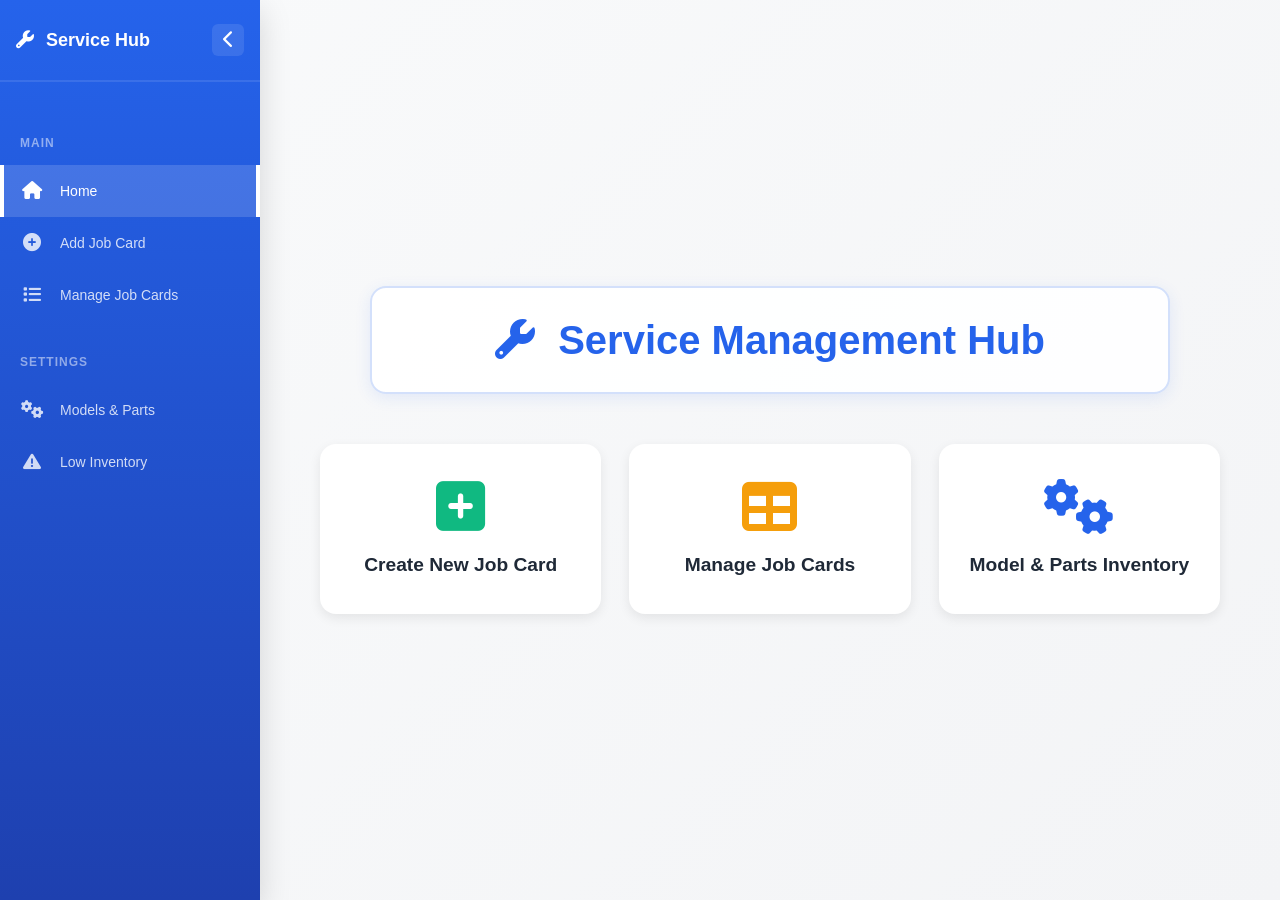
==== commit 93204b8a: "code revamp and dashboard" ====
--- a/src/main/resources/static/index.html
+++ b/src/main/resources/static/index.html
@@ -270,6 +270,12 @@
                 <span class="sidebar-menu-text">Models & Parts</span>
             </a>
         </li>
+        <li class="sidebar-menu-item">
+            <a href="low-inventory-dashboard.html" class="sidebar-menu-link" data-label="Inventory">
+                <span class="sidebar-menu-icon"><i class="fas fa-exclamation-triangle"></i></span>
+                <span class="sidebar-menu-text">Low Inventory</span>
+            </a>
+        </li>
     </nav>
 </aside>
 
